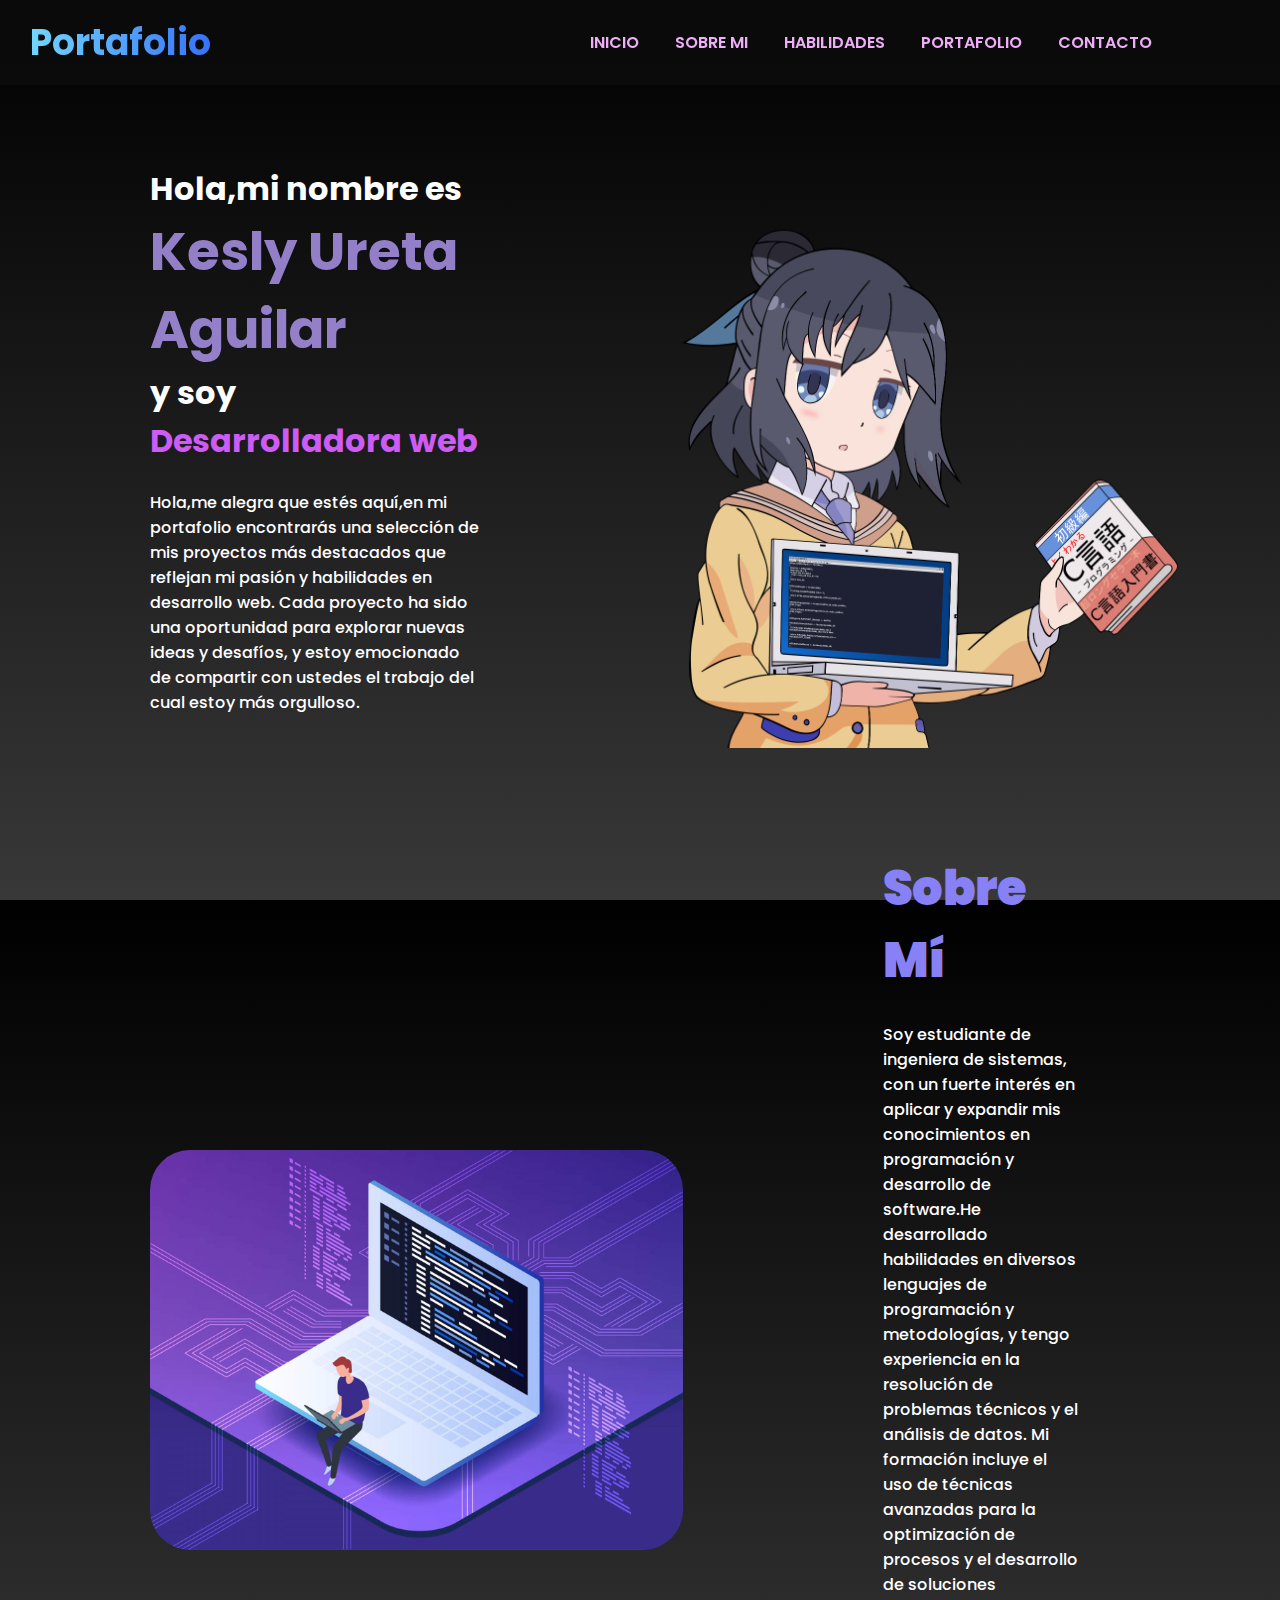
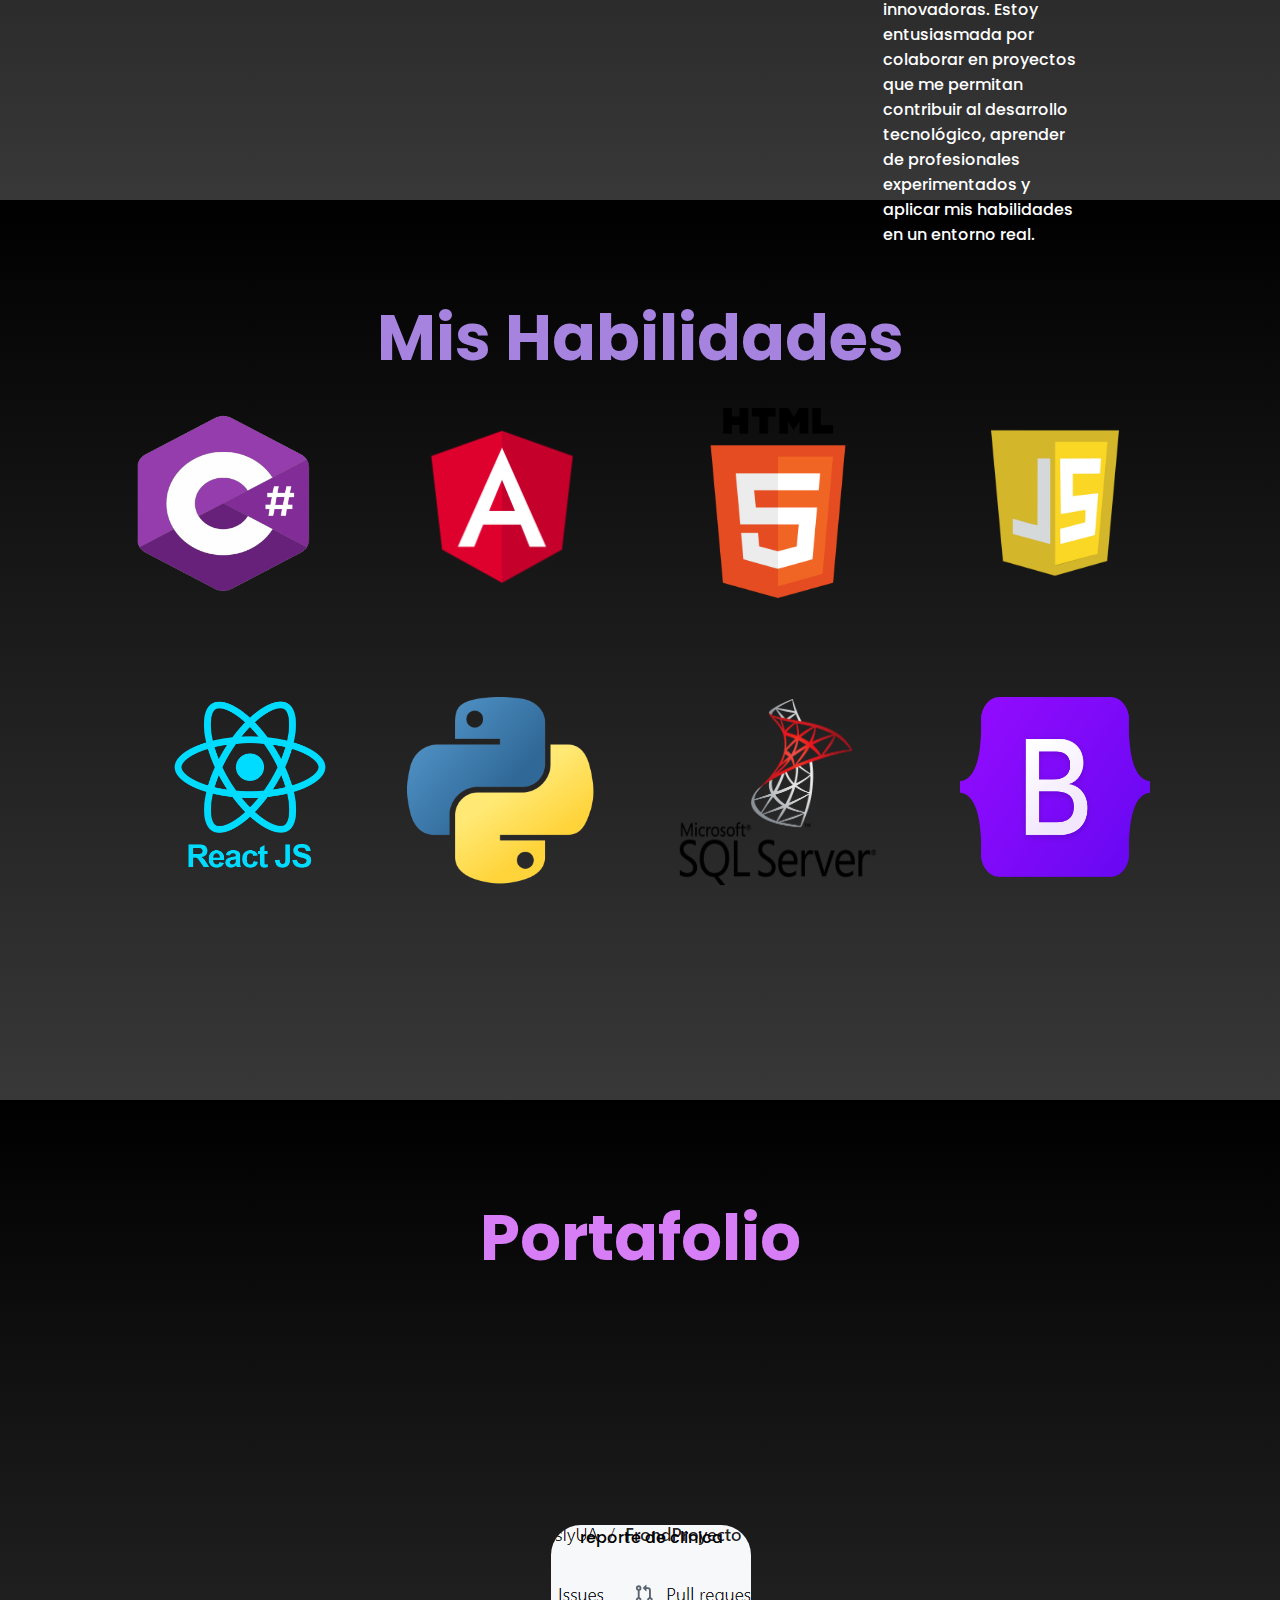
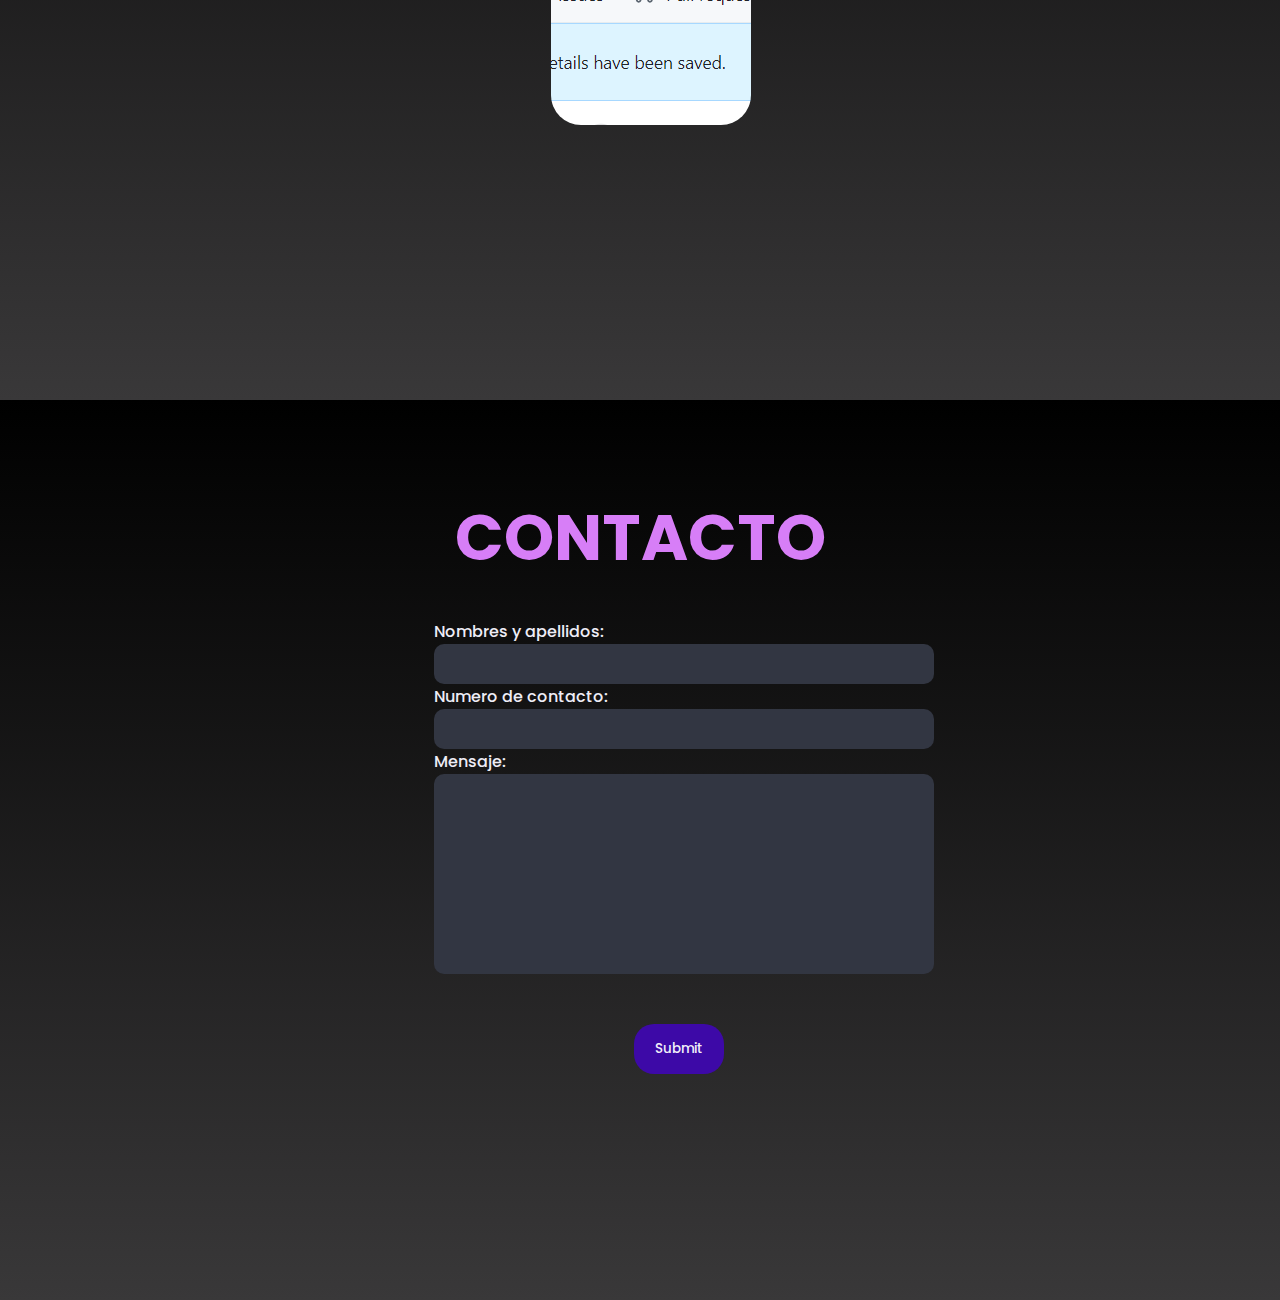
==== index.html @ f42adb6f "se agrega el proyecto" ====
<!DOCTYPE html>
<html lang="en">
<head>
    <meta charset="UTF-8">
    <meta name="viewport" content="width=device-width, initial-scale=1.0">
    <link rel="stylesheet" href="https://cdnjs.cloudflare.com/ajax/libs/font-awesome/6.6.0/css/all.min.css" integrity="sha512-Kc323vGBEqzTmouAECnVceyQqyqdsSiqLQISBL29aUW4U/M7pSPA/gEUZQqv1cwx4OnYxTxve5UMg5GT6L4JJg==" crossorigin="anonymous" referrerpolicy="no-referrer" />
    <title>portafolio</title>
    <link rel="stylesheet" href="estilos.css">
</head>
<body>
   <div class="contenedor-header">
    <header>
        <div class="logo">
            <a href="#">Portafolio
            </a>

        </div>
        <nav id="nav">
            <ul>
                <li><a href="#inicio">INICIO</a></li>
                <li><a href="#sobre mi">SOBRE MI</a></li>
                <li><a href="#mis habilidades">HABILIDADES</a></li>
                <li><a href="#portafolio">PORTAFOLIO</a></li>
                <li><a href="#contacto">CONTACTO</a></li>
            </ul>
        </nav>
        <div class="nav-responsive">
            <i class="fa-solid fa-bars">
            </i>
        </div>
    </header>
    

   </div>
   <section id="inicio" class="inicio">
    <div class="contenedor-banner">
       <div>
         <h3>Hola,mi nombre es</h3>
        <div class="nom"><h1>Kesly Ureta Aguilar</h1></div>
        
        <H3>y soy  </H3>
        <div class="esp"><h3>Desarrolladora web</h3></div>
        <br>
        <div><h4>Hola,me alegra que estés aquí,en mi portafolio encontrarás una selección de mis proyectos más destacados que reflejan mi pasión y habilidades en desarrollo web. Cada proyecto ha sido una oportunidad para explorar nuevas ideas y desafíos, y estoy emocionado de compartir con ustedes el trabajo del cual estoy más orgulloso. </h4></div>
       <br>
        <div class="redes">
            <a href="https://www.linkedin.com/in/kesly-ureta-aguilar-061a1a267/"><i class="fa-brands fa-linkedin-in"></i></a>
            <a href="https://www.facebook.com/profile.php?id=61550202846501&mibextid=ZbWKwL"><i class="fa-brands fa-facebook-f"></i></a>
            <a href="https://github.com/KeslyUA"><i class="fa-brands fa-github"></i></i></a>


        </div>
       </div>
       
        <img class="imagen1" src="img/klipartz.com.png" alt="kesly-ureta-aguilar-061a1a267">
    </div>
    
   </section>
   <section id="sobre mi" class="sobreMi">
    <img class="imagen2" src="/img/imagen2.png" alt="">
    
    <div class="descripcion">
        <h2>Sobre Mí</h2>
        <br>
    <p>Soy estudiante de ingeniera de sistemas, con un fuerte interés en aplicar y expandir mis conocimientos en programación y desarrollo de software.He desarrollado habilidades en diversos lenguajes de programación y metodologías, y tengo experiencia en la resolución de problemas técnicos y el análisis de datos. Mi formación incluye el uso de técnicas avanzadas para la optimización de procesos y el desarrollo de soluciones innovadoras. Estoy entusiasmada por colaborar en proyectos que me permitan contribuir al desarrollo tecnológico, aprender de profesionales experimentados y aplicar mis habilidades en un entorno real.
    </p>
    </div>
    
   </section>
   <section id="mis habilidades" class="habilidades">
    <h2>Mis Habilidades</h2>
    <div class="contenedor">
     <div class="hb">
        <img class="c" src="/img/Csharp_Logo.png" alt="c#">
    </div>
    <div class="hb">
        <img class="angular" src="/img/Angular_full_color_logo.svg.png" alt="">
    </div>
    <div class="hb">
        <img class="html" src="/img/HTML5_logo_and_wordmark.svg.png" alt="">
    </div>
    <div class="hb">
        <img class="js" src="/img/js.png" alt="">
    </div>
    <div class="hb">
        <img class="reac" src="/img/reac.png" alt="">
    </div>
    <div class="hb">
        <img class="python" src="/img/Python-logo-notext.svg.png" alt="">
    </div>
    <div class="hb">
        <img class="sql" src="/img/sqll.png" alt="">
    </div>
    <div class="hb">
        <img class="boostrap" src="/img/boostrap.png" alt="">
    </div>
    </div>
   

   </section>
   <section id="portafolio" class="portafolio">
    <p class="ti">Portafolio</p>
    <div>
        
        <a href="https://github.com/KeslyUA/FrondProyecto"><div class="reporte"><p>reporte de clinica</p></div></a>
        
    </div>
   </section>
   <section id="contacto" class="contacto">
    <p class="cont">CONTACTO</p>
    <br>
    <div class="formulario">
        <form action="https://formsubmit.co/Kesly2805@gmail.com" method="POST" >
        <label for="nombre">Nombres y apellidos:</label>
        <br>
        <input class="formularioItem" type="text" name="nombre">
        <br>
        <label for="numero">Numero de contacto:</label>
         <br>
         <input class="formularioItem" type="text" name="numeroContacto">
       <br>
        <label for="mensaje">Mensaje:</label>
        <br>
        <input class="formularioItemMen" type="text" name="mensaje">
        <br>
         <input class="enviar" type="submit">   
        </form>
       
    </div>

   </section>
</body>
</html>
---- estilos.css ----
@import url('https://fonts.googleapis.com/css2?family=Lato:ital,wght@0,100;0,300;0,400;0,700;0,900;1,100;1,300;1,400;1,700;1,900&family=Poppins:ital,wght@0,100;0,200;0,300;0,400;0,500;0,600;0,700;0,800;0,900;1,100;1,200;1,300;1,400;1,500;1,600;1,700;1,800;1,900&family=Roboto:ital,wght@0,100;0,300;0,400;0,500;0,700;0,900;1,100;1,300;1,400;1,500;1,700;1,900&display=swap');
*{
    box-sizing: border-box;
    font-family: "Poppins", sans-serif;
  font-weight: 500;
    font-style: normal;
    margin: 0;
    padding: 0%;
}
html{
    scroll-behavior: smooth;
}
.contenedor-header{
    background: #0c0c0ccc;
    position: fixed;
    width: 100%;
    top: 0;
    left: 0;
    z-index: 99;


}
.contenedor-header header{
    max-width: 1100px;
    margin: auto;
    display: flex;
    justify-content: space-between;
    align-items: center;
    padding: 15px 20px;
}
.contenedor-header header .logo a{
    font-family: "Poppins", sans-serif;
  font-weight: 700;
    font-size: 36px;
    text-decoration: none;
    color: transparent;
    background-image: linear-gradient(to left, #b44bfb, #fc41ff, #d329fe, #2758f8, #72d6fe);    
    background-clip: text;
    animation: color 3s linear infinite;
    background-size: 500%;    
    margin-left: -80px;

}
@keyframes color {
    from {
        background-position: 0% 50%;
    }

    to {
        background-position: 100% 50%;
    }
}
.contenedor-header header ul{
    display: flex;
    list-style: none;
}
.contenedor-header header nav ul li a{
    text-align: none;
    color: rgb(239, 174, 248);
    margin: 0 15px;
    padding: 3px;
    transition: .5s;
    text-decoration: none;
    font-family: "Poppins", sans-serif;
    font-weight: 600;
   
}
.contenedor-header header nav ul li a:hover{
    text-shadow:
    0 0 5px #3d09a7, 
    0 0 10px #e06af8, 
    0 0 15px #a73cff,
    0 0 20px #8a28f3, 
    0 0 25px #7c35f8,
    0 0 30px #5e3cf5;
}
.nav-responsive{
    background-color:#7d3afacc;
    color: rgb(255, 255, 255);
    padding: 5px 10px;
    border-radius: 5px;
    cursor: pointer;
    display: none;
}
.contenedor-img{
    width: 20px;
}
.inicio{
  background: linear-gradient(180deg, rgb(0, 0, 0), rgb(57, 56, 57));
   
    background-size: cover;
    height: 100vh;
    color: #ffffff;
    display: flex;
    align-items: center;
    padding-left: 150px;
   
}
.inicio .contenedor-banner h1{
    font-family: "Poppins", sans-serif;
  font-weight: 700;
    font-style: normal;
    font-size: 330%;
  
}
.inicio .contenedor-banner h3{
    font-family: "Poppins", sans-serif;
  font-weight: 700;
    font-style: normal;
    font-size: 200%;
  
}
 .contenedor-banner{
    align-items: center;
    display: flex;
    margin-top: 50px;
}
.contenedor-banner .imagen1{
  animation: flotar 2s ease-in-out infinite;
}
.contenedor-banner img{
    width:500px ;
    height: auto;
    align-items: center;
    margin-left: 200px;
    margin-right: 100px;
    
}
.contenedor-banner .nom{
    color: #b49bf6cc;
}
.contenedor-banner .esp{
    color: #cd5bf4;
}
.redes a{
    color: rgb(148, 39, 244);
    transition: color 0.3s, transform 0.3s;
    font-size: 30px; 
    margin: 0 10px;
    top: 10px;
    margin-top: 60px;
}
.redes a:hover {
    color: #ffffff; 
    transform: translateY(-5px);
    
  }
.sobreMi{
    background: linear-gradient(180deg, rgb(0, 0, 0), rgb(57, 56, 57));
    background-size: cover;
    height: 100vh;
    color: rgb(255, 255, 255);
    align-items: center;
    padding-left: 500px;
    display: flex;
    padding-left: 800px; 
  padding-right: 200px;
  font-size: 100%;
}
.sobreMi .imagen2{
  width: 600px;
  height: 400px;
  margin-left: -650px;
  margin-right: 200px;
  float: left;
  border-radius: 40px;
  animation: flotar 2s ease-in-out infinite;
}
@keyframes flotar {
  0% { transform: translateY(0); } 
  50% { transform: translateY(-10px); } 
  100% { transform: translateY(0); } 
}

.sobreMi .descripcion h2{
    font-weight: 900;
    font-size: 300%;
    color: #8781f5;
    text-align: left;
}
.habilidades{
    background: linear-gradient(180deg, rgb(0, 0, 0), rgb(57, 56, 57));
    height: 100vh;
    color: rgb(167, 131, 224);
   
}
.habilidades h2{
    font-size: 400%;
    text-align: center;
    padding-top: 90px;
    font-family: "Poppins", sans-serif;
  font-weight: 700;
}

 .contenedor{
    
    display: flex;
    justify-content: center;
    align-items: center;
    flex-wrap: wrap; 
    margin-left:5%;
    height: 60%;
    width: 90%;
    color: #06161f;
        
}
.contenedor .hb{
    border-radius: 15%;
    height: 45%;
    width:20%;
    
    margin: 2%;
    transition: transform 0.5s ease;
    font-size: 80px;
    text-align: center;
    align-items: center;
    font-size: 24px;
    
}
.contenedor .hb .c{
  width: 190px;
  height: 190px; 
}
.contenedor .hb .angular{
  width: 190px;
  height: 190px;
}
.contenedor .hb .html{
  width: 190px;
  height: 190px; 
}
.contenedor .hb .js{
  width: 190px;
  height: 190px;
}
.contenedor .hb .reac{
  width: 280px;
  height: 180px;
}
.contenedor .hb .python{
  width: 190px;
  height: 190px;
}
.contenedor .hb .sql{
  width: 200px;
  height: 190px;
}
.contenedor .hb .boostrap{
  width: 190px;
  height: 180px;
}
.contenedor .hb .i{
    justify-content: center;
    align-items: center;
}
.contenedor .hb .c{
    font-size: 30px;
}
.contenedor .hb:hover{
    transform: scale(1.1);
}
.portafolio{
  height: 100vh;
  background: linear-gradient(180deg, rgb(0, 0, 0), rgb(57, 56, 57));
  position: relative;
}
.portafolio .ti{
  font-size: 400%;
    text-align: center;
    padding-top: 90px;
    font-family: "Poppins", sans-serif;
  font-weight: 700;
  color: #d77ef7;
}
.portafolio .reporte{
  height: 200px;
  width: 200px;
  border-radius: 15%;
  position: absolute;
  top: 50%;
  left: 45%;
  margin: -25px 0 0 -25px;
  text-align: center;
  color:rgb(0, 0, 0);
  background-image:url(img/proy.png);
}
  
.contacto{
  height: 100vh;
  background: linear-gradient(180deg, rgb(0, 0, 0), rgb(57, 56, 57));
position: relative;
}
.contacto .cont{
  font-size: 400%;
    text-align: center;
    padding-top: 90px;
    font-family: "Poppins", sans-serif;
  font-weight: 700;
  color: #d77ef7;
}
.contacto .formulario{
  height: 500px;
  width: 600px;
  position: absolute;
  position: relative;
  top: 1%;
  left: 30%;
  color: #eeedf6;
  justify-content: center;
  display: flex;
}
.formulario .cont{
  height: 50px;
  width: 100px;
  top: 30px;
  left:250px;
  position: absolute;
  color: #f5b1eecc;
  
}

.formulario .formularioItem{
  background-color: #323642;
  height: 40px;
  width: 500px;
  border: none;
  border-radius: 10px;
  color: #fbfbfbcc;
  padding: 10px;
}
.formulario .formularioItemMen{
  background-color: #323642;
  width: 500px;
  border: none;
  border-radius: 10px;
  color: #ffffffcc;
  padding: 10px;
  height: 200px;
}
.formulario .enviar{
  width: 90px;
  height: 50px;
  margin: 20px auto;
  margin-left: 200px;
  border-radius: 20px;
  background-color: #3d09a7;
  border:none;
  color:#f3f0f9;
  margin-top: 50px;
  transition: transform 0.5s ease
}


@media(max-width: 768px) {
    .contenedor-header header {
      flex-direction: column;
      align-items: flex-start;
    }
  
    .contenedor-header header .logo a {
      font-size: 28px;
    }
  
    .contenedor-header header nav ul {
      flex-direction: column;
      width: 100%;
    }
  
    .contenedor-header header nav ul li a {
      margin: 10px 0;
    }
    nav{
        display: none;
    }
    .nav-responsive {
      display: block;
    }
    .nav.responsive{
        display: block;
        position:absolute;
        right: 0;
        top:75px;
        background-color: white;
        width: 180px;
    }
    .nav.responsive ul{
        display:block !important;
    }
    .nav.responsive ul li{
        border-bottom:1px solid white ;
        padding: 10px 0;
    }
    .inicio .contenedor-banner {
      flex-direction: column;
    }
  
    .inicio .contenedor-banner img {
      width: 80%;
      margin: 10px 0;
    }
  
    .inicio .contenedor-banner h1 {
      font-size: 200%;
    }
  
    .inicio .contenedor-banner h3 {
      font-size: 150%;
    }
  
    .sobreMi {
      padding: 20px;
    }
  
    .sobreMi .descripcion h2 {
      font-size: 200%;
    }
  
    .habilidades {
      padding: 20px;
    }
  
    .habilidades h2 {
      font-size: 300%;
    }
  
    .contenedor {
      flex-direction: column;
    }
  
    .contenedor .hb {
      width: 90%;
      height: auto;
    }
  }
  
  @media (max-width: 480px) {
    .contenedor-header header .logo a {
      font-size: 24px;
    }
  
    .contenedor-header header nav ul li a {
      font-size: 14px;
    }
  
    .contenedor-banner {
        margin-left: -100px;
    }   
     .inicio .contenedor-banner h1 {
      font-size: 150%;
    }
  
    .inicio .contenedor-banner h3 {
      font-size: 120%;
    }
  
    .sobreMi .descripcion h2 {
      font-size: 150%;
    }
  
    .habilidades h2 {
      font-size: 200%;
    }
  }
  
  @media (max-width: 480px) {
    .contenedor-header header .logo a {
      font-size: 24px;
    }
  
    .contenedor-header header nav ul li a {
      font-size: 14px;
    }
  
    .inicio .contenedor-banner h1 {
      font-size: 200%;
    }
  
    .inicio .contenedor-banner h3 {
      font-size: 150%;
    }
  
    .sobreMi .descripcion h2 {
      font-size: 150%;
    }
  
    .habilidades h2 {
      font-size: 200%;
    }
  }
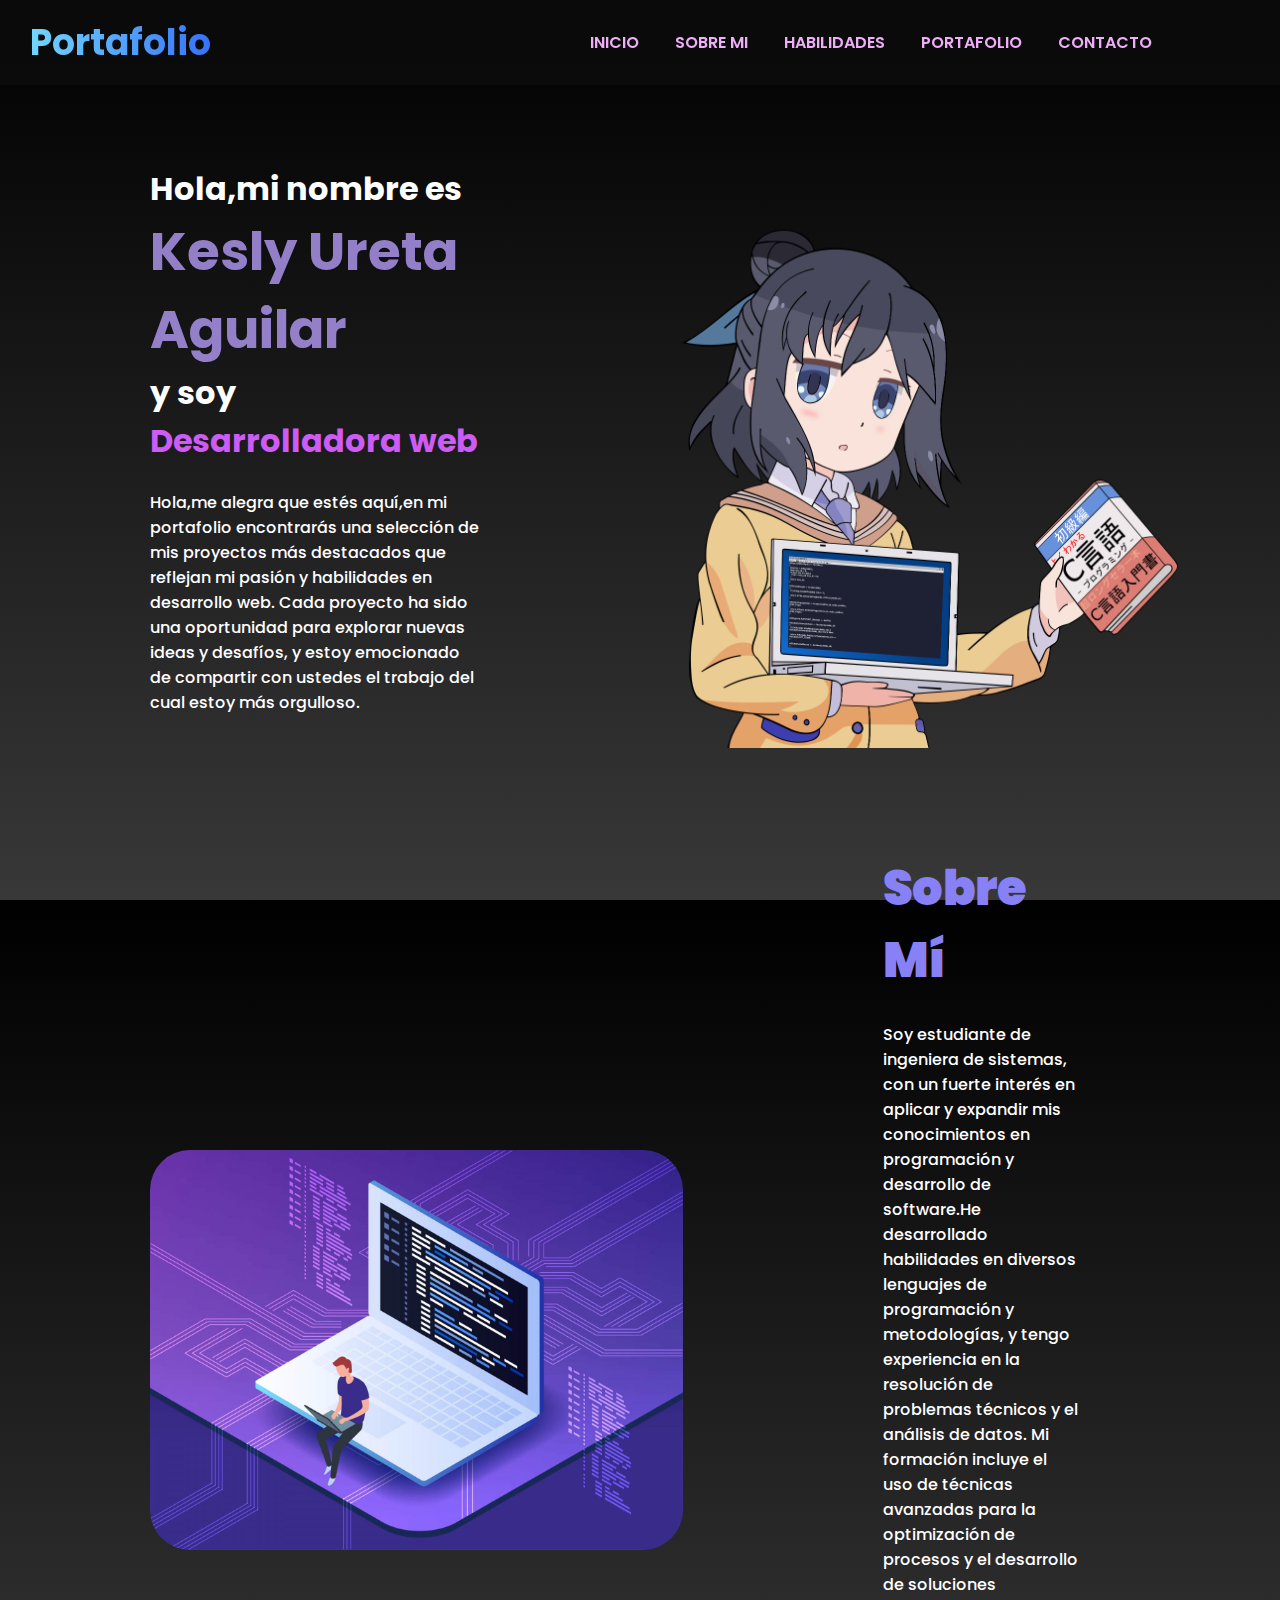
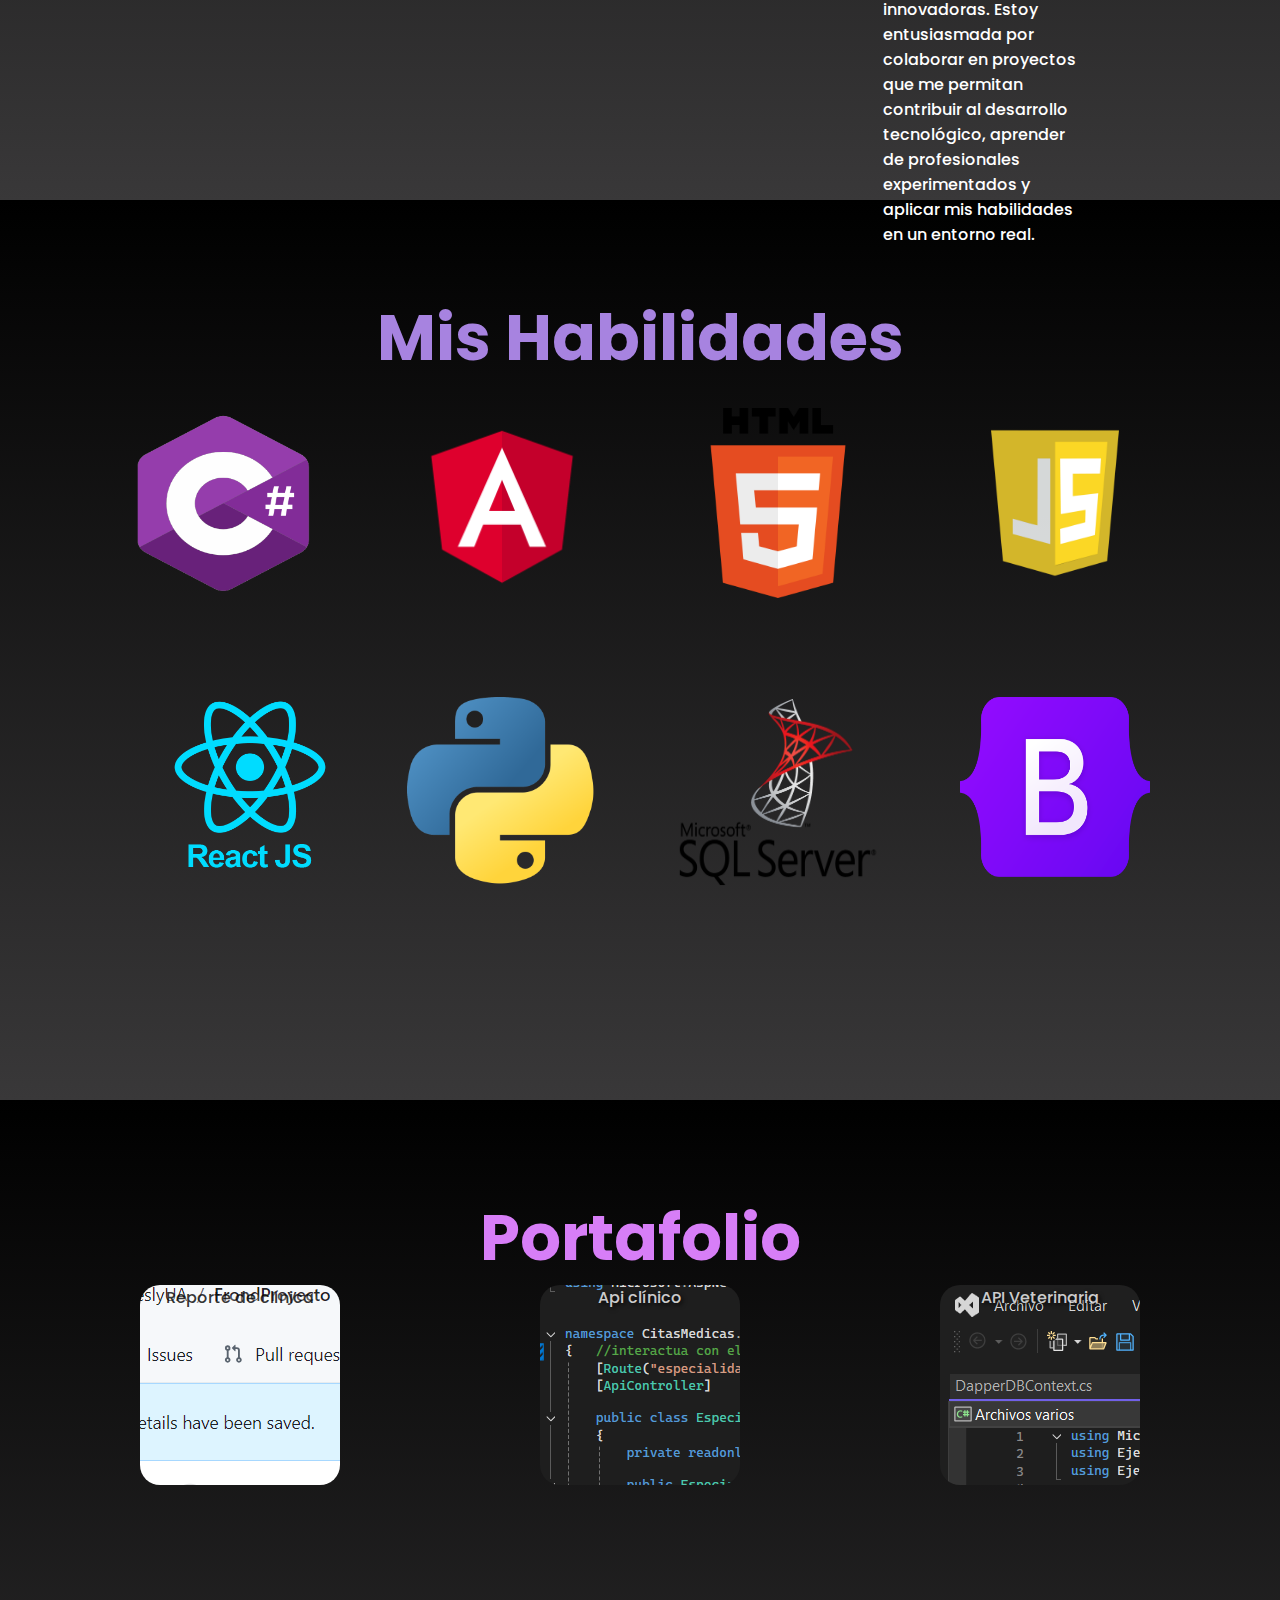
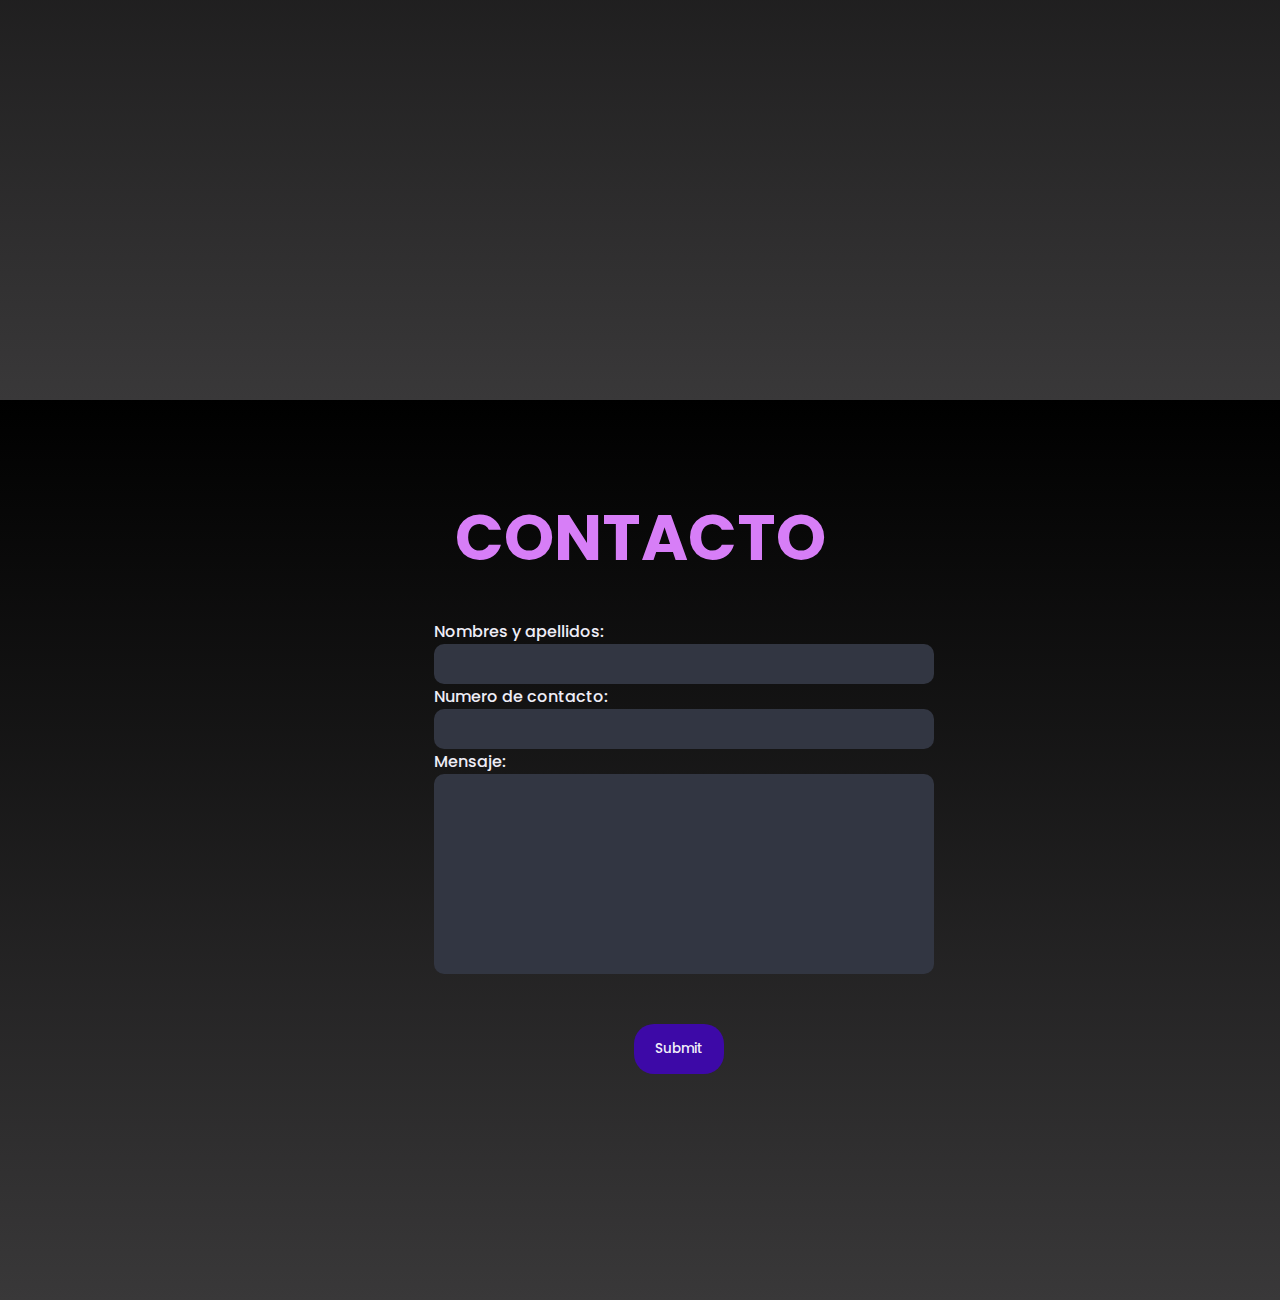
==== commit db298980: "Portafolio-kes" ====
--- a/index.html
+++ b/index.html
@@ -57,7 +57,7 @@
     
    </section>
    <section id="sobre mi" class="sobreMi">
-    <img class="imagen2" src="/img/imagen2.png" alt="">
+    <img class="imagen2" src="img/imagen2.png" >
     
     <div class="descripcion">
         <h2>Sobre Mí</h2>
@@ -71,28 +71,28 @@
     <h2>Mis Habilidades</h2>
     <div class="contenedor">
      <div class="hb">
-        <img class="c" src="/img/Csharp_Logo.png" alt="c#">
+        <img class="c" src="img/Csharp_Logo.png" alt="c#">
     </div>
     <div class="hb">
-        <img class="angular" src="/img/Angular_full_color_logo.svg.png" alt="">
+        <img class="angular" src="img/Angular_full_color_logo.svg.png" alt="">
     </div>
     <div class="hb">
-        <img class="html" src="/img/HTML5_logo_and_wordmark.svg.png" alt="">
+        <img class="html" src="img/HTML5_logo_and_wordmark.svg.png" alt="">
     </div>
     <div class="hb">
-        <img class="js" src="/img/js.png" alt="">
+        <img class="js" src="img/js.png" alt="">
     </div>
     <div class="hb">
-        <img class="reac" src="/img/reac.png" alt="">
+        <img class="reac" src="img/reac.png" alt="">
     </div>
     <div class="hb">
-        <img class="python" src="/img/Python-logo-notext.svg.png" alt="">
+        <img class="python" src="img/Python-logo-notext.svg.png" alt="">
     </div>
     <div class="hb">
-        <img class="sql" src="/img/sqll.png" alt="">
+        <img class="sql" src="img/sqll.png" alt="">
     </div>
     <div class="hb">
-        <img class="boostrap" src="/img/boostrap.png" alt="">
+        <img class="boostrap" src="img/boostrap.png" alt="">
     </div>
     </div>
    
@@ -100,9 +100,11 @@
    </section>
    <section id="portafolio" class="portafolio">
     <p class="ti">Portafolio</p>
-    <div>
+    <div class="proyecto">
         
-        <a href="https://github.com/KeslyUA/FrondProyecto"><div class="reporte"><p>reporte de clinica</p></div></a>
+        <a href="https://github.com/KeslyUA/FrondProyecto" class="clinica"><p>Reporte de clínica</p></a>
+        <a href="https://github.com/KeslyUA/BackEnd.git" class="apiClinica"><p>Api clínico</p></a>
+        <a href="https://github.com/KeslyUA/Api-veterinaria.git" class="Vet"><p>API Veterinaria</p></a>
         
     </div>
    </section>
--- a/estilos.css
+++ b/estilos.css
@@ -284,6 +284,44 @@
   color:rgb(0, 0, 0);
   background-image:url(img/proy.png);
 }
+
+.proyecto{
+  display: flex;
+  gap:200px;
+  justify-content: center; 
+  align-items: center;
+  flex-wrap: wrap;
+}
+.proyecto .clinica{
+  height: 200px;
+  width: 200px;
+  border-radius: 20px;
+  background-image:url(img/proy.png);
+  text-shadow: 2px 2px 4px rgba(255, 255, 255, 0.8);
+  color: #000000cc;
+  text-align: center;
+  text-decoration: none;
+}
+.proyecto .apiClinica{
+  height: 200px;
+  width: 200px;
+  border-radius: 20px;
+  background-image:url(img/apiClinico.png);
+  text-shadow: 2px 2px 4px rgba(0, 0, 0, 0.8);
+  color: #ffffffcc;
+  text-align: center;
+  text-decoration: none;
+}
+.proyecto .Vet{
+  height: 200px;
+  width: 200px;
+  border-radius: 20px;
+  background-image:url(img/vetapi.png);
+  text-shadow: 2px 2px 4px rgba(0, 0, 0, 0.8);
+  color: #ffffffcc;
+  text-align: center;
+  text-decoration: none;
+}
   
 .contacto{
   height: 100vh;
